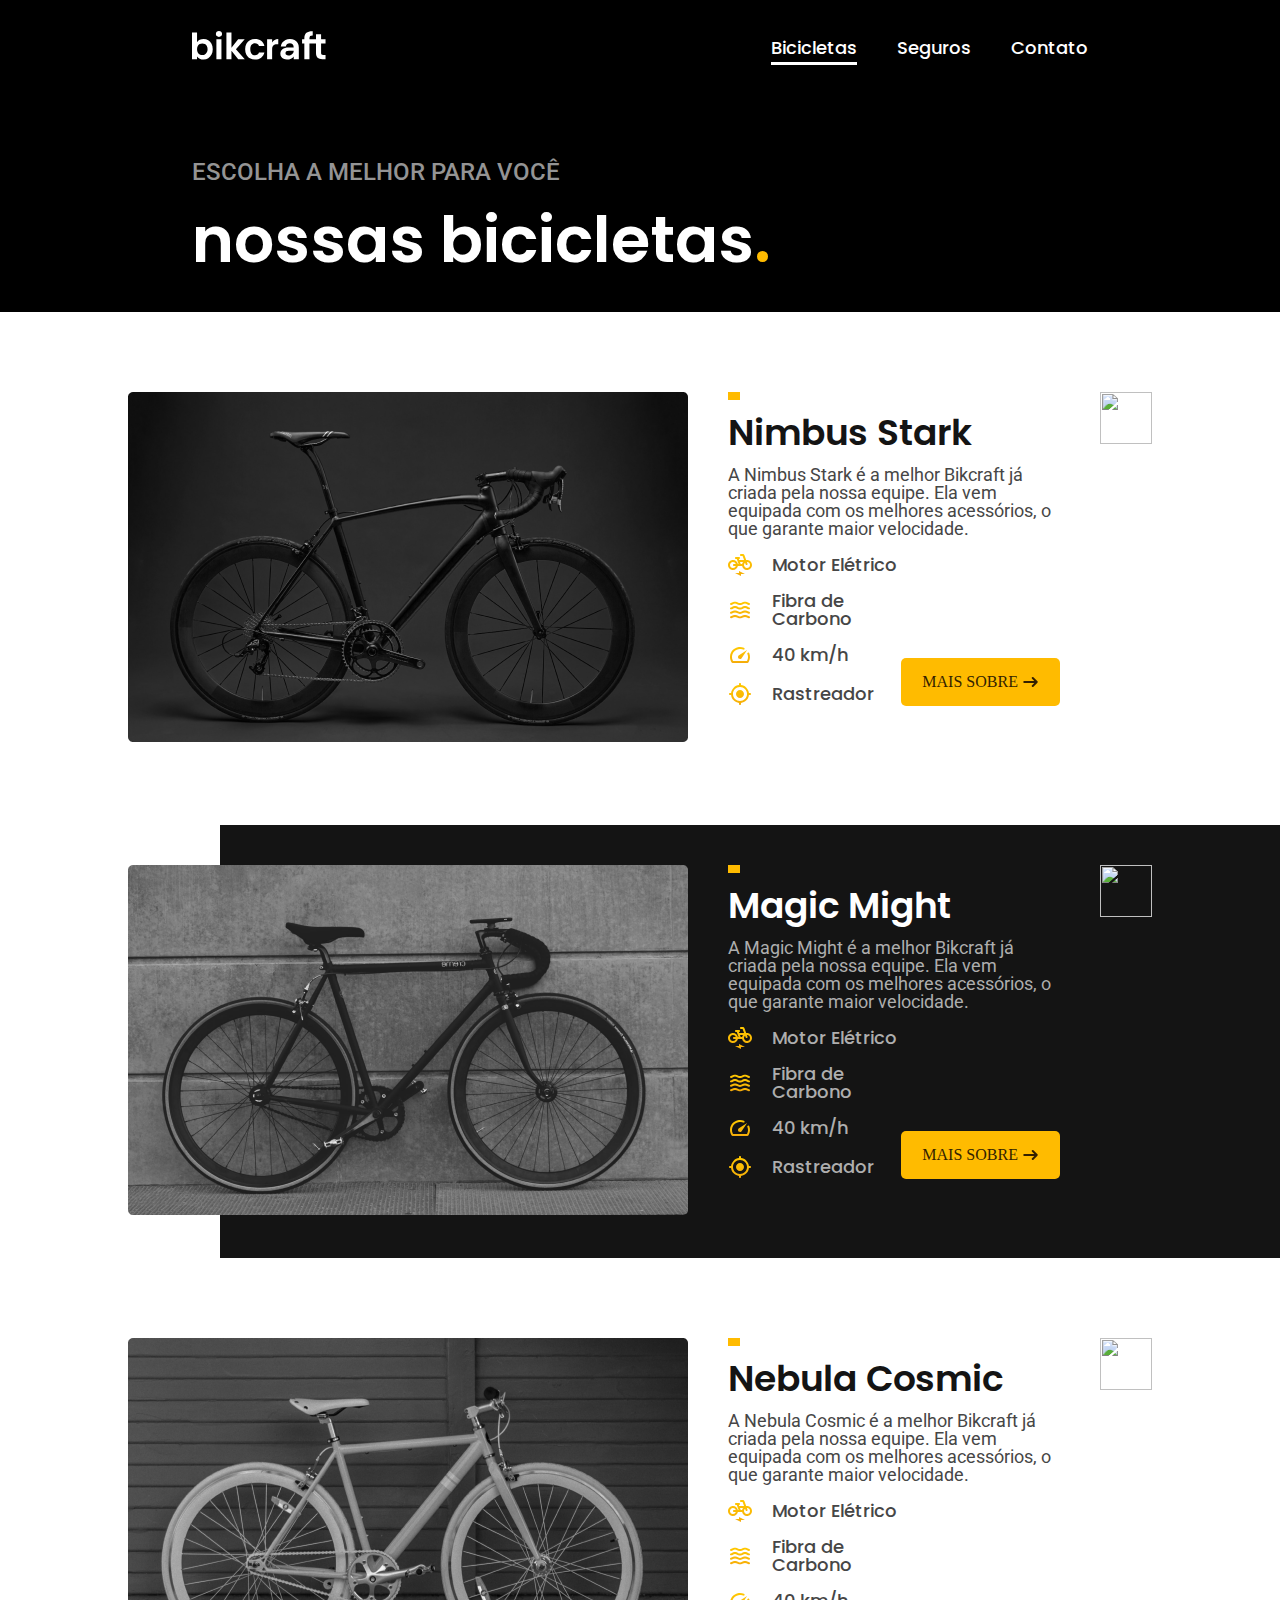
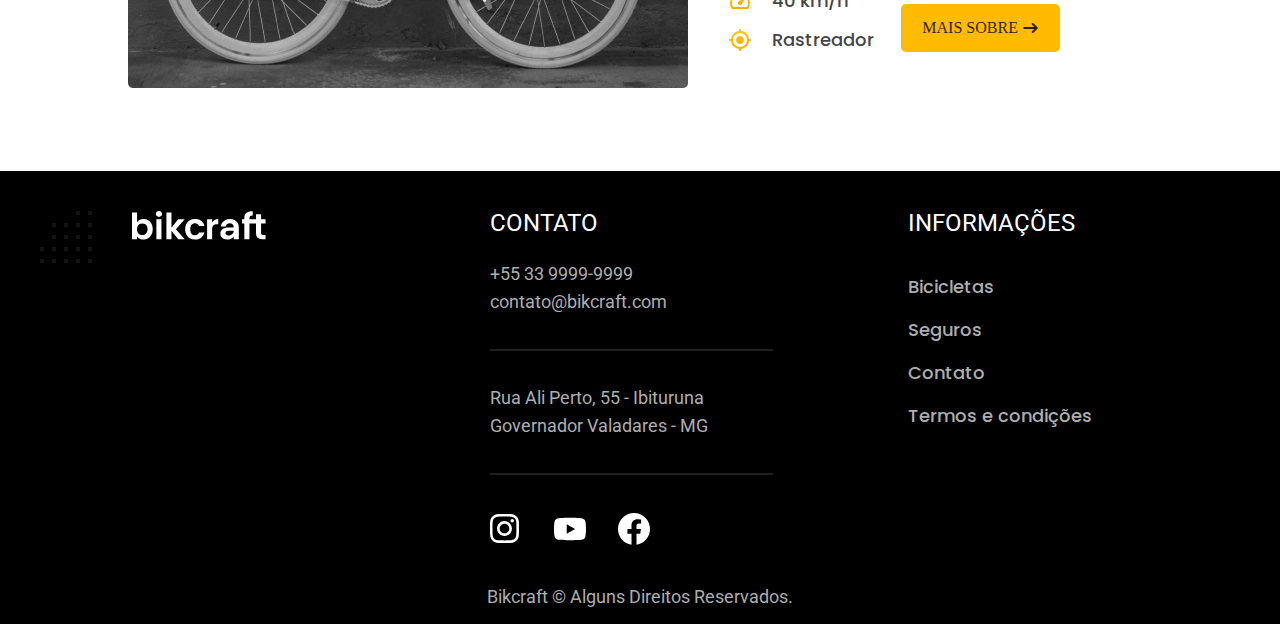
==== Assets/Pages/bicicletas.html @ c7281d78 "commit: finalizando versão desktop da sessão products" ====
<!DOCTYPE html>
<html lang="pt-br">
<head>
    <meta charset="UTF-8">
    <meta name="viewport" content="width=device-width, initial-scale=1.0">
    <link rel="stylesheet" href="../Styles/style.css">
    <title>Bikcraft</title>
</head>

<body>
    <header class="header">
        <div class="header__container">

            <!--Logo da BikCraft-->
            <div class="header__image">
                <a href="../../index.html"><img src="../Images/Components/bikcraft.svg" alt="Logo do Bikcraft"></a>
            </div>

            <!--Menu de seleção-->
            <div class="header__list">
                <ul>
                    <li><a href="bicicletas.html" id="underLine">Bicicletas</a></li>
                    <li><a href="#">Seguros</a></li>
                    <li><a href="#">Contato</a></li>
                </ul>
            </div>

            <div class="header__menu-mobile">
                <div></div>
                <div></div>
                <div></div>
            </div>
        </div>
    </header>

    <main>
        <section class="our-bikes">
            <h3>escolha a melhor para você</h3>
            <h1>nossas bicicletas<span>.</span></h1>
        </section>

        <section class="products">
            <div class="products__itens">
                <div class="products__itens-container">
                    <div class="products__images"><img src="../Images/images-bicicleta/bicicleta1.png" alt=""></div>
                    <div class="products__informations">
                        <span class="traco"></span>
                        <h2>Nimbus Stark</h2>
                        <p class="products__informations-text">A Nimbus Stark é a melhor Bikcraft já criada pela nossa equipe. Ela vem equipada com os melhores acessórios, o que garante maior velocidade.</p>
                        <div class="products__details">
                            <div class="products__details-container">
                                <div class="products__details-itens">
                                    <img src="../Images/images-bicicleta/icones/eletrica.svg">
                                    <p>Motor Elétrico</p>
                                </div>
                                <div class="products__details-itens">
                                    <img src="../Images/images-bicicleta/icones/carbono.svg">
                                    <p>Fibra de Carbono</p>
                                </div>
                                <div class="products__details-itens">
                                    <img src="../Images/images-bicicleta/icones/velocidade.svg">
                                    <p>40 km/h</p>
                                </div>
                                <div class="products__details-itens">
                                    <img src="../Images/images-bicicleta/icones/rastreador.svg">
                                    <p>Rastreador</p>
                                </div>
                            </div>
                            <a href="">MAIS SOBRE <img src="../Images/images-bicicleta/icones/seta.svg"></a>
                        </div>
                    </div>
                    <img src="../Images/images-bicicleta/detalhe-fundo-branco.png" class="fundo__detalhe">
                </div>
            </div>

            <div class="products__itens" id="products__black-background">
                <div class="products__itens-container">
                    <div class="products__images"><img src="../Images/images-bicicleta/bicicleta2.png" alt=""></div>
                    <div class="products__informations">
                        <span class="traco"></span>
                        <h2 id="products__black-background-subtitle">Magic Might</h2>
                        <p class="products__informations-text" id="products__black-background-text">A Magic Might é a melhor Bikcraft já criada pela nossa equipe. Ela vem equipada com os melhores acessórios, o que garante maior velocidade.</p>
                        <div class="products__details">
                            <div class="products__details-container">
                                <div class="products__details-itens">
                                    <img src="../Images/images-bicicleta/icones/eletrica.svg">
                                    <p id="products__black-background-text">Motor Elétrico</p>
                                </div>
                                <div class="products__details-itens">
                                    <img src="../Images/images-bicicleta/icones/carbono.svg">
                                    <p id="products__black-background-text">Fibra de Carbono</p>
                                </div>
                                <div class="products__details-itens">
                                    <img src="../Images/images-bicicleta/icones/velocidade.svg">
                                    <p id="products__black-background-text">40 km/h</p>
                                </div>
                                <div class="products__details-itens">
                                    <img src="../Images/images-bicicleta/icones/rastreador.svg">
                                    <p id="products__black-background-text">Rastreador</p>
                                </div>
                            </div>
                            <a href="">MAIS SOBRE <img src="../Images/images-bicicleta/icones/seta.svg"></a>
                        </div>
                    </div>
                    <img src="../Images/images-bicicleta/detalhe-fundo-preto.png" class="fundo__detalhe"> 
                </div>
            </div>

            <div class="products__itens">
                <div class="products__itens-container">
                    <div class="products__images"><img src="../Images/images-bicicleta/bicicleta3.png" alt=""></div>
                    <div class="products__informations">
                        <span class="traco"></span>
                        <h2>Nebula Cosmic</h2>
                        <p class="products__informations-text">A Nebula Cosmic é a melhor Bikcraft já criada pela nossa equipe. Ela vem equipada com os melhores acessórios, o que garante maior velocidade.</p>
                        <div class="products__details">
                            <div class="products__details-container">
                                <div class="products__details-itens">
                                    <img src="../Images/images-bicicleta/icones/eletrica.svg">
                                    <p>Motor Elétrico</p>
                                </div>
                                <div class="products__details-itens">
                                    <img src="../Images/images-bicicleta/icones/carbono.svg">
                                    <p>Fibra de Carbono</p>
                                </div>
                                <div class="products__details-itens">
                                    <img src="../Images/images-bicicleta/icones/velocidade.svg">
                                    <p>40 km/h</p>
                                </div>
                                <div class="products__details-itens">
                                    <img src="../Images/images-bicicleta/icones/rastreador.svg">
                                    <p>Rastreador</p>
                                </div>
                            </div>
                            <a href="">MAIS SOBRE <img src="../Images/images-bicicleta/icones/seta.svg"></a>
                        </div>
                    </div>
                    <img src="../Images/images-bicicleta/detalhe-fundo-branco.png" class="fundo__detalhe">
                </div>
            </div>
        </section>
    </main>

    <footer>
        <div class="footer">
            <div class="footer__itens">
                <figure>
                    <img src="../Images/Components/deco.svg">
                </figure>
                <div class="footer__container">
                    <div class="footer__container-itens">
                        <div class="footer__logo">
                            <img src="../Images/Components/bikcraft.svg" alt="Logo da Bikcraft">
                        </div>
                        <div class="footer__contact">
                            <h2>CONTATO</h2>
                            <nav class="footer__contact-nav">
                                <a href="tel:553399999999">+55 33 9999-9999</a>
                                <a href="malito:contato@bikcraft.com">contato@bikcraft.com</a>
                            </nav>
                            <hr>
                            <div class="footer__contact-text">
                                <p>Rua Ali Perto, 55 - Ibituruna</p>
                                <p>Governador Valadares - MG</p>
                            </div>
                            <hr>
                            <nav class="footer__contact-socialmedia">
                                <a href="#"><img src="../Images/Components/instagram.svg" alt="Logo do Instagram"></a>
                                <a href="#"><img src="../Images/Components/youtube.svg" alt="Logo do Youtube"></a>
                                <a href="#"><img src="../Images/Components/facebook.svg" alt="Logo do Facebook"></a>
                            </nav>
                        </div>
                    </div>
                    <div class="footer__informations">
                        <h2>INFORMAÇÕES</h2>
                        <nav class="footer__informations-nav">
                            <a href="">Bicicletas</a>
                            <a href="">Seguros</a>
                            <a href="">Contato</a>
                            <a href="">Termos e condições</a>
                        </nav>
                    </div>
                </div>
            </div>
        </div>
        <p class="footer__direitos">Bikcraft © Alguns Direitos Reservados.</p>
    </footer>
    
    <script src="Assets/Javascript/menu.js"></script>
</body>
---- Assets/Styles/style.css ----
@import 'header.css';
@import 'footer.css';

/* home */
@import 'Home/mainIntroduction.css';
@import 'Home/mainChoice.css';

/* bicicletas */
@import 'bicicletas/nossas-bicicletas-main.css';
@import 'bicicletas/produtos.css';

/* fontes links */
@import url('https://fonts.googleapis.com/css2?family=Poppins:ital,wght@0,100;0,200;0,300;0,400;0,500;0,600;0,700;0,800;0,900;1,100;1,200;1,300;1,400;1,500;1,600;1,700;1,800;1,900&display=swap');
@import url('https://fonts.googleapis.com/css2?family=Roboto:ital,wght@0,100;0,300;0,400;0,500;0,700;0,900;1,100;1,300;1,400;1,500;1,700;1,900&display=swap');

:root{
    /* fontes */
    --primary-font: 'Roboto', sans-serif;
    --secundary-font: 'Poppins', sans-serif;

    --space: 40px;

    --shadow: rgba(0, 0 ,0 ,0.1);

    /* cores */
    --yellow-light: #FFBB00;
    --yellow-dark: #E7A50C;
    --yellow-burn: #A66F00;
    --brown-light: #714A03;
    --brown: #331F01;

    /* cores claras */
    --white: #ffffff;
    --grey1: #F7F7F7;
    --grey2: #E0E0E0;
    --grey3: #C8C8C8;
    --grey4: #AEAEAE;
    --grey5: #949494;

    /* cores escuras */
    --black: #000000;
    --grey6: #7D7D7D;
    --grey7: #606060;
    --grey8: #464646;
    --grey9: #272727;
    --grey10: #212121;
    --grey11: #141414;
}

h1, h2, h3, h4, h5, h6, p, li, label, input{
    font-family: var(--primary-font);
}

/* Reset CSS */

/* http://meyerweb.com/eric/tools/css/reset/ 
   v2.0 | 20110126
   License: none (public domain)
*/

html, body, div, span, applet, object, iframe,
h1, h2, h3, h4, h5, h6, p, blockquote, pre,
a, abbr, acronym, address, big, cite, code,
del, dfn, em, img, ins, kbd, q, s, samp,
small, strike, strong, sub, sup, tt, var,
b, u, i, center,
dl, dt, dd, ol, ul, li,
fieldset, form, label, legend,
table, caption, tbody, tfoot, thead, tr, th, td,
article, aside, canvas, details, embed, 
figure, figcaption, footer, header, hgroup, 
menu, nav, output, ruby, section, summary,
time, mark, audio, video , button{
	margin: 0;
	padding: 0;
	border: 0;
	font-size: 100%;
	vertical-align: baseline;
}
/* HTML5 display-role reset for older browsers */
article, aside, details, figcaption, figure, 
footer, header, hgroup, menu, nav, section {
	display: block;
}
body {
	line-height: 1;
}
ol, ul {
	list-style: none;
}
blockquote, q {
	quotes: none;
}
blockquote:before, blockquote:after,
q:before, q:after {
	content: '';
	content: none;
}
table {
	border-collapse: collapse;
	border-spacing: 0;
}

a {
    text-decoration: none;
}

*{
    box-sizing: border-box;
}


h1 > span{
    color: var(--yellow-light);
}
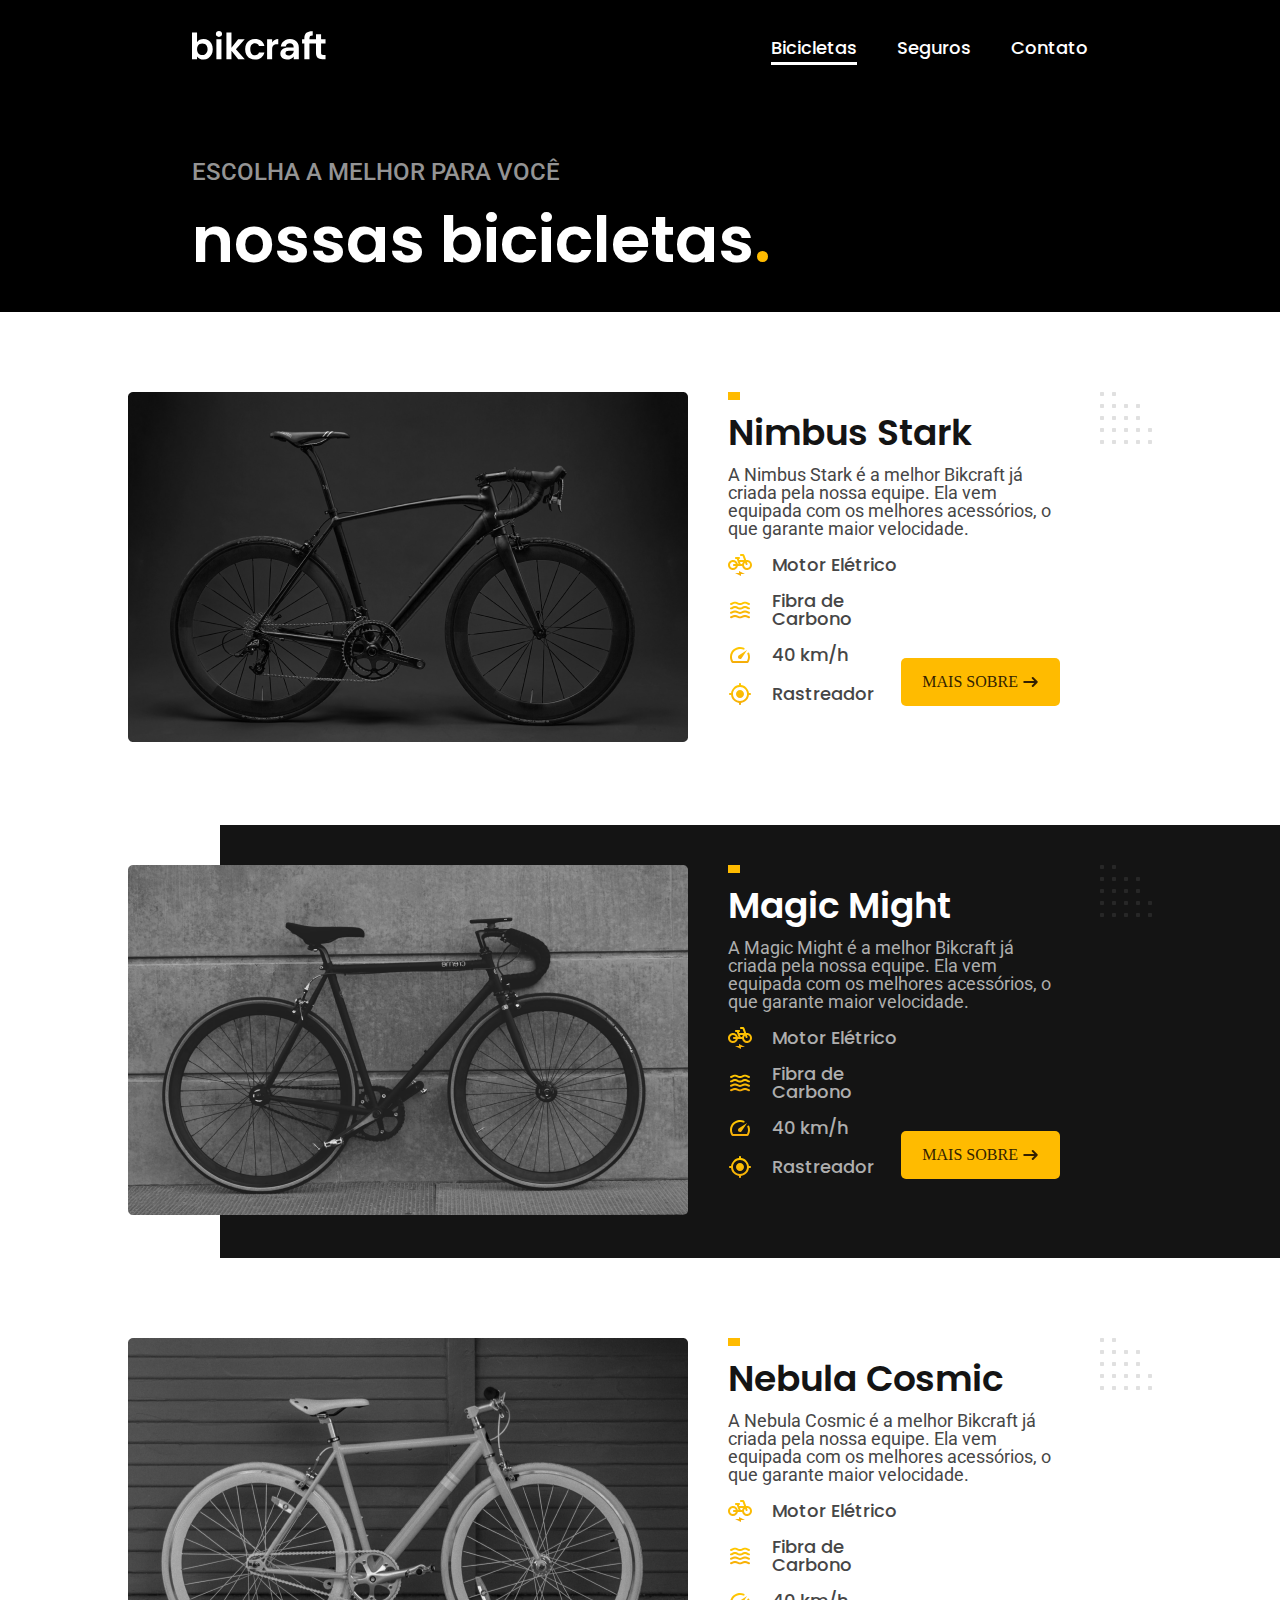
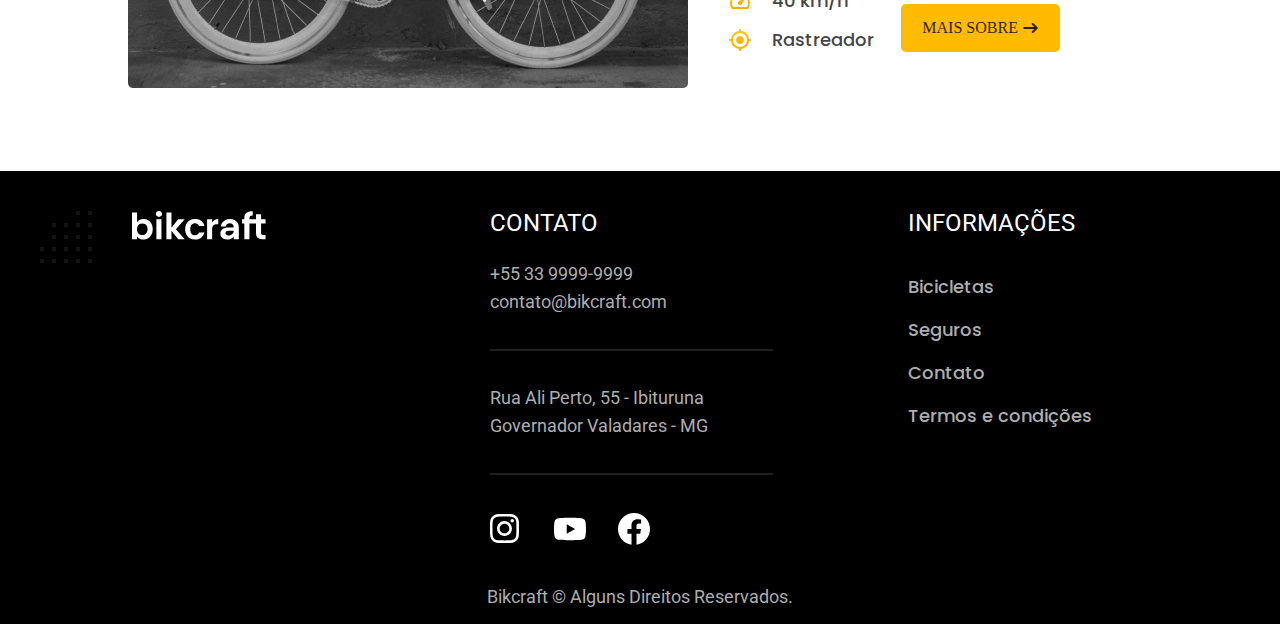
==== commit 78206873: "commit: sessao produtos finalizada" ====
--- a/Assets/Pages/bicicletas.html
+++ b/Assets/Pages/bicicletas.html
@@ -42,7 +42,7 @@
         <section class="products">
             <div class="products__itens">
                 <div class="products__itens-container">
-                    <div class="products__images"><img src="../Images/images-bicicleta/bicicleta1.png" alt=""></div>
+                    <div class="products__images"><img src="../Images/Images bikes/bicicleta1.png" alt=""></div>
                     <div class="products__informations">
                         <span class="traco"></span>
                         <h2>Nimbus Stark</h2>
@@ -50,32 +50,36 @@
                         <div class="products__details">
                             <div class="products__details-container">
                                 <div class="products__details-itens">
-                                    <img src="../Images/images-bicicleta/icones/eletrica.svg">
+                                    <img src="../Images/Components/eletrica.svg">
                                     <p>Motor Elétrico</p>
                                 </div>
                                 <div class="products__details-itens">
-                                    <img src="../Images/images-bicicleta/icones/carbono.svg">
+                                    <img src="../Images/Components/carbono.svg">
                                     <p>Fibra de Carbono</p>
                                 </div>
                                 <div class="products__details-itens">
-                                    <img src="../Images/images-bicicleta/icones/velocidade.svg">
+                                    <img src="../Images/Components/velocidade.svg">
                                     <p>40 km/h</p>
                                 </div>
                                 <div class="products__details-itens">
-                                    <img src="../Images/images-bicicleta/icones/rastreador.svg">
+                                    <img src="../Images/Components/rastreador.svg">
                                     <p>Rastreador</p>
                                 </div>
                             </div>
-                            <a href="">MAIS SOBRE <img src="../Images/images-bicicleta/icones/seta.svg"></a>
+                            <a href="">MAIS SOBRE <img src="../Images/Components/seta.svg"></a>
                         </div>
                     </div>
-                    <img src="../Images/images-bicicleta/detalhe-fundo-branco.png" class="fundo__detalhe">
+                    <figure class="fundo__detalhe">
+                        <img src="../Images/Components/decoration white bike superior.svg">
+                    </figure>
                 </div>
             </div>
 
             <div class="products__itens" id="products__black-background">
                 <div class="products__itens-container">
-                    <div class="products__images"><img src="../Images/images-bicicleta/bicicleta2.png" alt=""></div>
+                    <div class="products__images">
+                        <img src="../Images/Images bikes/bicicleta2.png" alt="">
+                    </div>
                     <div class="products__informations">
                         <span class="traco"></span>
                         <h2 id="products__black-background-subtitle">Magic Might</h2>
@@ -83,32 +87,34 @@
                         <div class="products__details">
                             <div class="products__details-container">
                                 <div class="products__details-itens">
-                                    <img src="../Images/images-bicicleta/icones/eletrica.svg">
+                                    <img src="../Images/Components/eletrica.svg">
                                     <p id="products__black-background-text">Motor Elétrico</p>
                                 </div>
                                 <div class="products__details-itens">
-                                    <img src="../Images/images-bicicleta/icones/carbono.svg">
+                                    <img src="../Images/Components/carbono.svg">
                                     <p id="products__black-background-text">Fibra de Carbono</p>
                                 </div>
                                 <div class="products__details-itens">
-                                    <img src="../Images/images-bicicleta/icones/velocidade.svg">
+                                    <img src="../Images/Components/velocidade.svg">
                                     <p id="products__black-background-text">40 km/h</p>
                                 </div>
                                 <div class="products__details-itens">
-                                    <img src="../Images/images-bicicleta/icones/rastreador.svg">
+                                    <img src="../Images/Components/rastreador.svg">
                                     <p id="products__black-background-text">Rastreador</p>
                                 </div>
                             </div>
-                            <a href="">MAIS SOBRE <img src="../Images/images-bicicleta/icones/seta.svg"></a>
+                            <a href="">MAIS SOBRE <img src="../Images/Components/seta.svg"></a>
                         </div>
                     </div>
-                    <img src="../Images/images-bicicleta/detalhe-fundo-preto.png" class="fundo__detalhe"> 
+                    <figure class="fundo__detalhe">
+                        <img src="../Images/Components/decoration bike superior.svg"> 
+                    </figure>
                 </div>
             </div>
 
             <div class="products__itens">
                 <div class="products__itens-container">
-                    <div class="products__images"><img src="../Images/images-bicicleta/bicicleta3.png" alt=""></div>
+                    <div class="products__images"><img src="../Images/Images bikes/bicicleta3.png" alt=""></div>
                     <div class="products__informations">
                         <span class="traco"></span>
                         <h2>Nebula Cosmic</h2>
@@ -116,26 +122,28 @@
                         <div class="products__details">
                             <div class="products__details-container">
                                 <div class="products__details-itens">
-                                    <img src="../Images/images-bicicleta/icones/eletrica.svg">
+                                    <img src="../Images/Components/eletrica.svg">
                                     <p>Motor Elétrico</p>
                                 </div>
                                 <div class="products__details-itens">
-                                    <img src="../Images/images-bicicleta/icones/carbono.svg">
+                                    <img src="../Images/Components/carbono.svg">
                                     <p>Fibra de Carbono</p>
                                 </div>
                                 <div class="products__details-itens">
-                                    <img src="../Images/images-bicicleta/icones/velocidade.svg">
+                                    <img src="../Images/Components/velocidade.svg">
                                     <p>40 km/h</p>
                                 </div>
                                 <div class="products__details-itens">
-                                    <img src="../Images/images-bicicleta/icones/rastreador.svg">
+                                    <img src="../Images/Components/rastreador.svg">
                                     <p>Rastreador</p>
                                 </div>
                             </div>
-                            <a href="">MAIS SOBRE <img src="../Images/images-bicicleta/icones/seta.svg"></a>
+                            <a href="">MAIS SOBRE <img src="../Images/Components/seta.svg"></a>
                         </div>
                     </div>
-                    <img src="../Images/images-bicicleta/detalhe-fundo-branco.png" class="fundo__detalhe">
+                    <figure class="fundo__detalhe">
+                        <img src="../Images/Components/decoration white bike superior.svg">
+                    </figure>
                 </div>
             </div>
         </section>
@@ -145,7 +153,7 @@
         <div class="footer">
             <div class="footer__itens">
                 <figure>
-                    <img src="../Images/Components/deco.svg">
+                    <img src="../Images/Components/decoration footer.svg">
                 </figure>
                 <div class="footer__container">
                     <div class="footer__container-itens">
@@ -186,5 +194,5 @@
         <p class="footer__direitos">Bikcraft © Alguns Direitos Reservados.</p>
     </footer>
     
-    <script src="Assets/Javascript/menu.js"></script>
+    <script src="../Javascript/menu.js"></script>
 </body>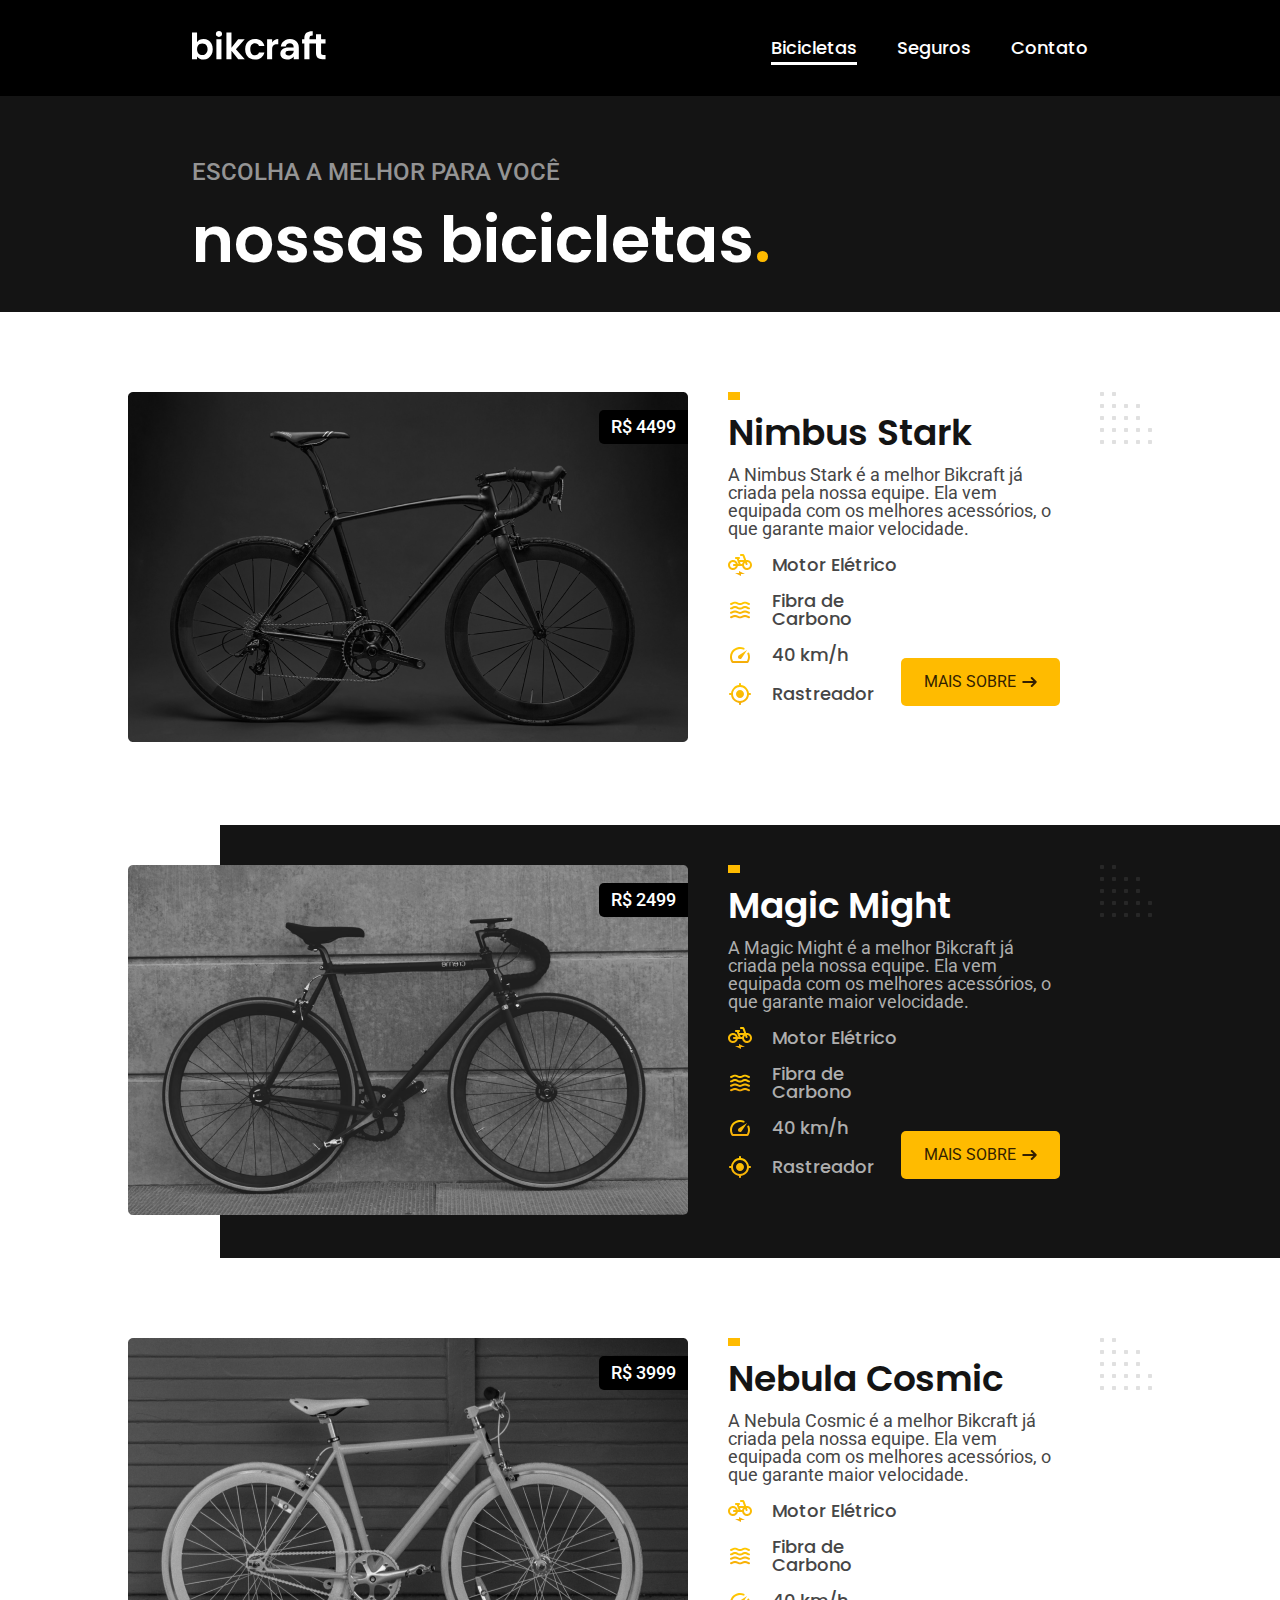
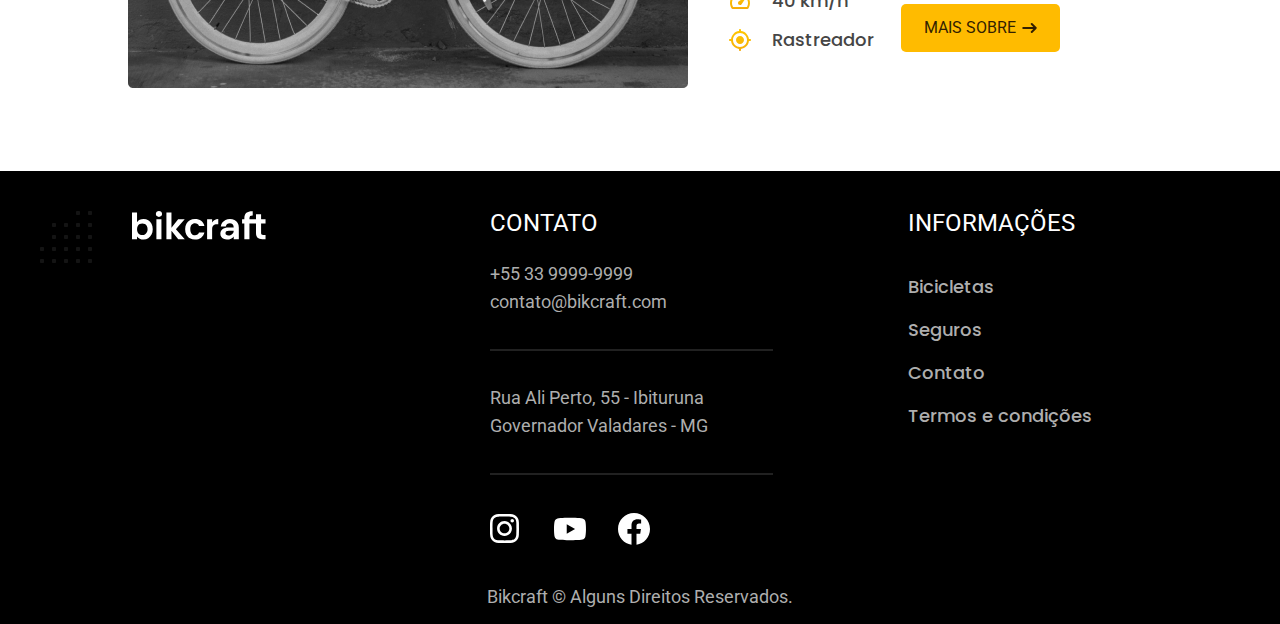
==== commit 0a0d2f5b: "commit: section bike completa" ====
--- a/Assets/Pages/bicicletas.html
+++ b/Assets/Pages/bicicletas.html
@@ -4,7 +4,7 @@
     <meta charset="UTF-8">
     <meta name="viewport" content="width=device-width, initial-scale=1.0">
     <link rel="stylesheet" href="../Styles/style.css">
-    <title>Bikcraft</title>
+    <title>Bicicletas</title>
 </head>
 
 <body>
@@ -42,12 +42,24 @@
         <section class="products">
             <div class="products__itens">
                 <div class="products__itens-container">
-                    <div class="products__images"><img src="../Images/Images bikes/bicicleta1.png" alt=""></div>
+                    <div class="products__images">
+                        <img src="../Images/Images bikes/bicicleta1.png" alt="">
+                        <p class="products__prices">R$ 4499</p>
+                    </div>
                     <div class="products__informations">
+
+                        <!-- traço amarelo acima do titulo -->
+
                         <span class="traco"></span>
+
+                        <!-- Descrição do produto -->
+
                         <h2>Nimbus Stark</h2>
                         <p class="products__informations-text">A Nimbus Stark é a melhor Bikcraft já criada pela nossa equipe. Ela vem equipada com os melhores acessórios, o que garante maior velocidade.</p>
                         <div class="products__details">
+
+                            <!-- Detalhes do produto -->
+
                             <div class="products__details-container">
                                 <div class="products__details-itens">
                                     <img src="../Images/Components/eletrica.svg">
@@ -66,9 +78,15 @@
                                     <p>Rastreador</p>
                                 </div>
                             </div>
-                            <a href="">MAIS SOBRE <img src="../Images/Components/seta.svg"></a>
-                        </div>
-                    </div>
+
+                            <!-- Botão "MAIS SOBRE" -->
+
+                            <a href="bicicletas-compra/nimbusstark.html">MAIS SOBRE <img src="../Images/Components/seta.svg"></a>
+                        </div>
+                    </div>
+
+                    <!-- Detalhe do fundo -->
+
                     <figure class="fundo__detalhe">
                         <img src="../Images/Components/decoration white bike superior.svg">
                     </figure>
@@ -78,13 +96,25 @@
             <div class="products__itens" id="products__black-background">
                 <div class="products__itens-container">
                     <div class="products__images">
+                        
                         <img src="../Images/Images bikes/bicicleta2.png" alt="">
+                        <p class="products__prices">R$ 2499</p>
+                        
                     </div>
                     <div class="products__informations">
+                                              
+                        <!-- traço amarelo acima do titulo -->
+
                         <span class="traco"></span>
+
+                        <!-- Descrição do produto -->
+
                         <h2 id="products__black-background-subtitle">Magic Might</h2>
                         <p class="products__informations-text" id="products__black-background-text">A Magic Might é a melhor Bikcraft já criada pela nossa equipe. Ela vem equipada com os melhores acessórios, o que garante maior velocidade.</p>
                         <div class="products__details">
+
+                            <!-- Detalhes do produto -->
+
                             <div class="products__details-container">
                                 <div class="products__details-itens">
                                     <img src="../Images/Components/eletrica.svg">
@@ -103,9 +133,15 @@
                                     <p id="products__black-background-text">Rastreador</p>
                                 </div>
                             </div>
-                            <a href="">MAIS SOBRE <img src="../Images/Components/seta.svg"></a>
-                        </div>
-                    </div>
+
+                            <!-- Botão "MAIS SOBRE" -->
+
+                            <a href="bicicletas-compra/magicmight.html">MAIS SOBRE <img src="../Images/Components/seta.svg"></a>
+                        </div>
+                    </div>
+
+                    <!-- Detalhe do fundo -->
+
                     <figure class="fundo__detalhe">
                         <img src="../Images/Components/decoration bike superior.svg"> 
                     </figure>
@@ -114,12 +150,24 @@
 
             <div class="products__itens">
                 <div class="products__itens-container">
-                    <div class="products__images"><img src="../Images/Images bikes/bicicleta3.png" alt=""></div>
+                    <div class="products__images">
+                        <img src="../Images/Images bikes/bicicleta3.png" alt="">
+                        <p class="products__prices">R$ 3999</p>
+                    </div>
                     <div class="products__informations">
+                                                
+                        <!-- traço amarelo acima do titulo -->
+
                         <span class="traco"></span>
+
+                        <!-- Descrição do produto -->
+
                         <h2>Nebula Cosmic</h2>
                         <p class="products__informations-text">A Nebula Cosmic é a melhor Bikcraft já criada pela nossa equipe. Ela vem equipada com os melhores acessórios, o que garante maior velocidade.</p>
                         <div class="products__details">
+
+                            <!-- Detalhes do produto -->
+
                             <div class="products__details-container">
                                 <div class="products__details-itens">
                                     <img src="../Images/Components/eletrica.svg">
@@ -138,9 +186,15 @@
                                     <p>Rastreador</p>
                                 </div>
                             </div>
-                            <a href="">MAIS SOBRE <img src="../Images/Components/seta.svg"></a>
-                        </div>
-                    </div>
+
+                            <!-- Botão "MAIS SOBRE" -->
+
+                            <a href="bicicletas-compra/nebulacosmic.html">MAIS SOBRE <img src="../Images/Components/seta.svg"></a>
+                        </div>
+                    </div>
+
+                    <!-- Detalhe do fundo -->
+
                     <figure class="fundo__detalhe">
                         <img src="../Images/Components/decoration white bike superior.svg">
                     </figure>
--- a/Assets/Styles/style.css
+++ b/Assets/Styles/style.css
@@ -4,10 +4,12 @@
 /* home */
 @import 'Home/mainIntroduction.css';
 @import 'Home/mainChoice.css';
+@import 'Home/mainSpecification.css';
 
 /* bicicletas */
 @import 'bicicletas/nossas-bicicletas-main.css';
 @import 'bicicletas/produtos.css';
+@import 'bicicletas/bikes.css';
 
 /* fontes links */
 @import url('https://fonts.googleapis.com/css2?family=Poppins:ital,wght@0,100;0,200;0,300;0,400;0,500;0,600;0,700;0,800;0,900;1,100;1,200;1,300;1,400;1,500;1,600;1,700;1,800;1,900&display=swap');
@@ -47,7 +49,7 @@
     --grey11: #141414;
 }
 
-h1, h2, h3, h4, h5, h6, p, li, label, input{
+h1, h2, h3, h4, h5, h6, p, li, label, input, a{
     font-family: var(--primary-font);
 }
 
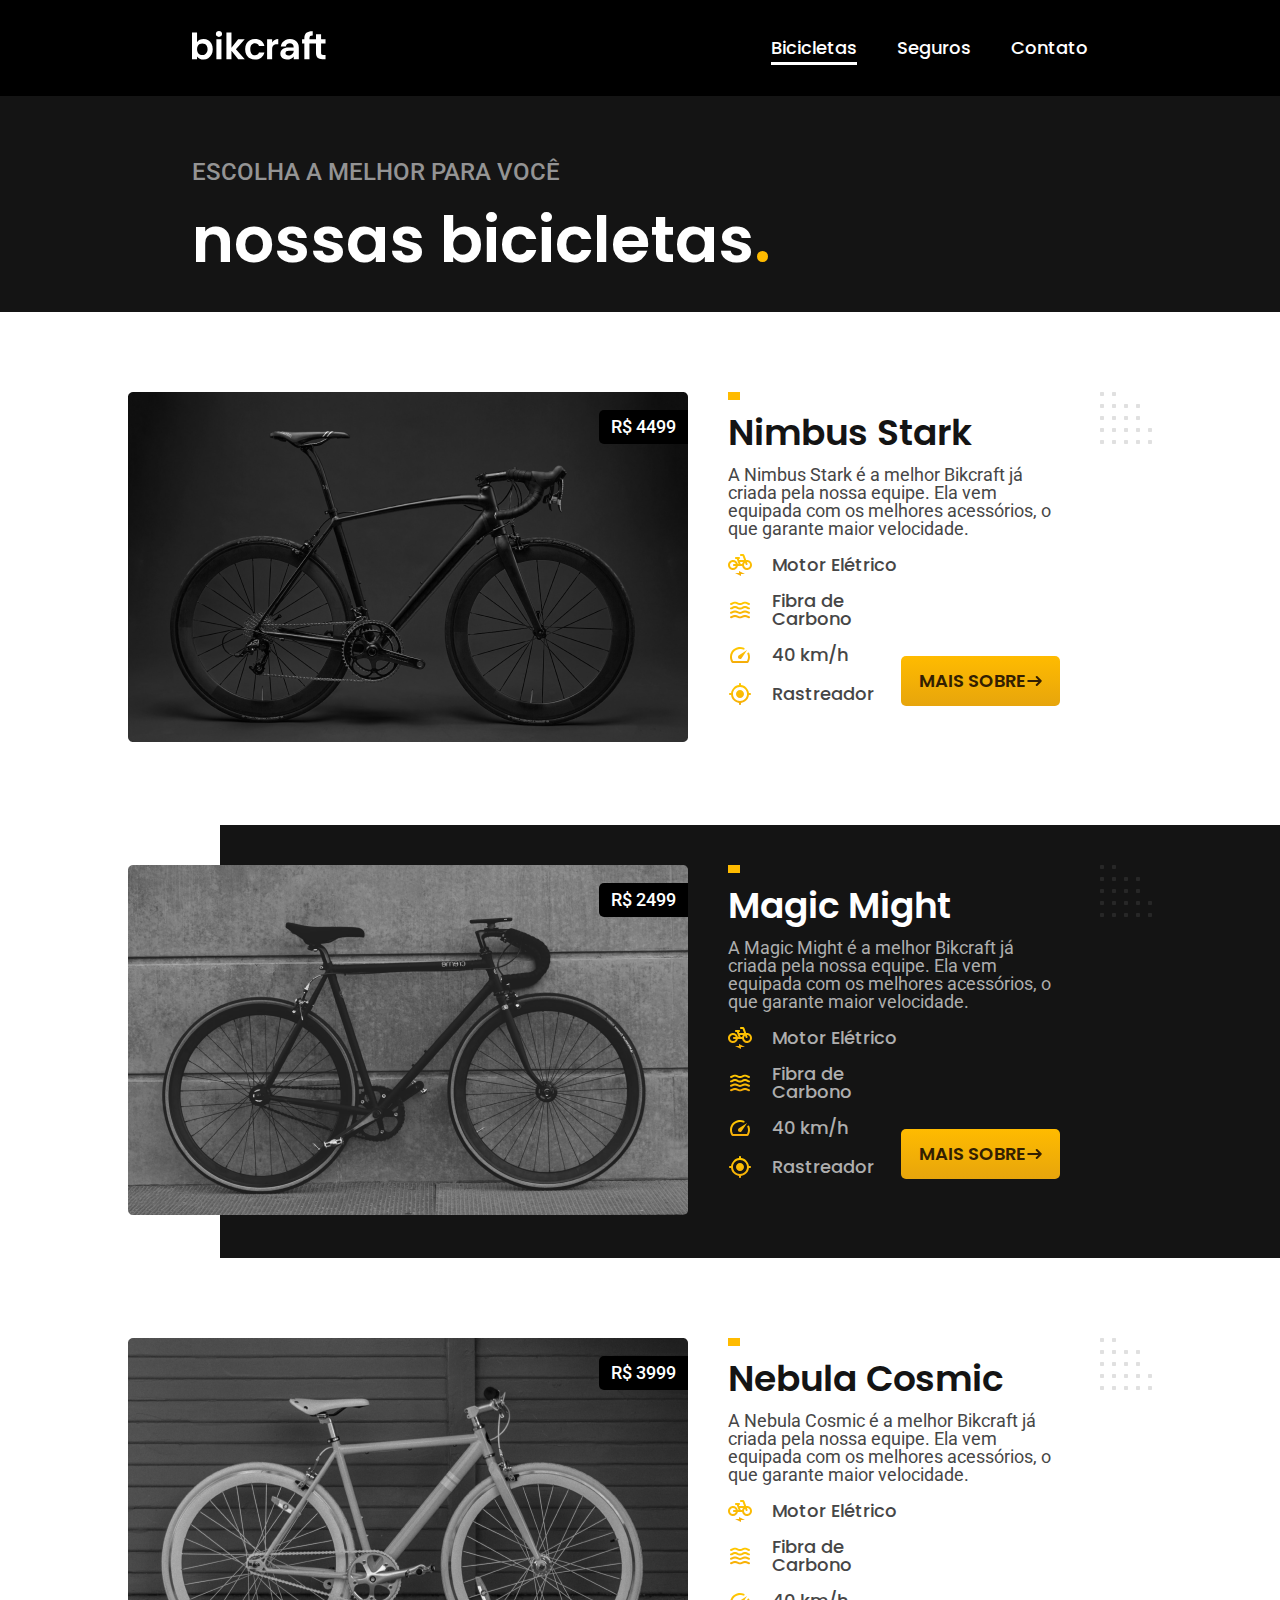
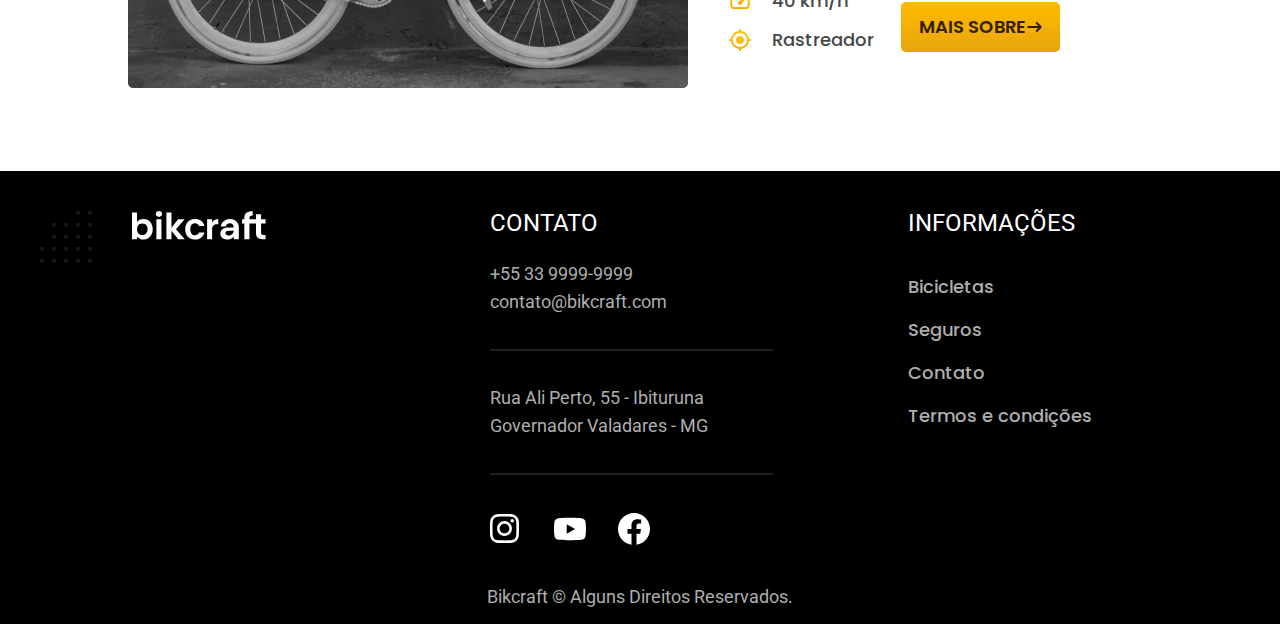
==== commit f5c55323: "commit: page contact complete" ====
--- a/Assets/Pages/bicicletas.html
+++ b/Assets/Pages/bicicletas.html
@@ -21,7 +21,7 @@
                 <ul>
                     <li><a href="bicicletas.html" id="underLine">Bicicletas</a></li>
                     <li><a href="#">Seguros</a></li>
-                    <li><a href="#">Contato</a></li>
+                    <li><a href="contato.html">Contato</a></li>
                 </ul>
             </div>
 
@@ -236,9 +236,9 @@
                     <div class="footer__informations">
                         <h2>INFORMAÇÕES</h2>
                         <nav class="footer__informations-nav">
-                            <a href="">Bicicletas</a>
+                            <a href="bicicletas.html">Bicicletas</a>
                             <a href="">Seguros</a>
-                            <a href="">Contato</a>
+                            <a href="contato.html">Contato</a>
                             <a href="">Termos e condições</a>
                         </nav>
                     </div>
--- a/Assets/Styles/style.css
+++ b/Assets/Styles/style.css
@@ -5,20 +5,31 @@
 @import 'Home/mainIntroduction.css';
 @import 'Home/mainChoice.css';
 @import 'Home/mainSpecification.css';
+@import 'Home/mainAssociate.css';
+@import 'Home/mainTestimony.css';
 
 /* bicicletas */
 @import 'bicicletas/nossas-bicicletas-main.css';
 @import 'bicicletas/produtos.css';
 @import 'bicicletas/bikes.css';
+@import 'bicicletas/choose-one.css';
+@import 'bicicletas/insurance.css';
+
+/* contato */
+
+@import 'contato/contact.css';
+@import 'contato/locations.css';
 
 /* fontes links */
 @import url('https://fonts.googleapis.com/css2?family=Poppins:ital,wght@0,100;0,200;0,300;0,400;0,500;0,600;0,700;0,800;0,900;1,100;1,200;1,300;1,400;1,500;1,600;1,700;1,800;1,900&display=swap');
 @import url('https://fonts.googleapis.com/css2?family=Roboto:ital,wght@0,100;0,300;0,400;0,500;0,700;0,900;1,100;1,300;1,400;1,500;1,700;1,900&display=swap');
+@import url('https://fonts.googleapis.com/css2?family=Source+Serif+4:ital,opsz,wght@1,8..60,600&display=swap');
 
 :root{
     /* fontes */
     --primary-font: 'Roboto', sans-serif;
     --secundary-font: 'Poppins', sans-serif;
+    --tertiary-font: 'Source', serif;
 
     --space: 40px;
 
@@ -47,6 +58,9 @@
     --grey9: #272727;
     --grey10: #212121;
     --grey11: #141414;
+
+    /* border em home-associate */
+    --border: #d9d9d9;
 }
 
 h1, h2, h3, h4, h5, h6, p, li, label, input, a{
@@ -111,7 +125,6 @@
     box-sizing: border-box;
 }
 
-
 h1 > span{
     color: var(--yellow-light);
 }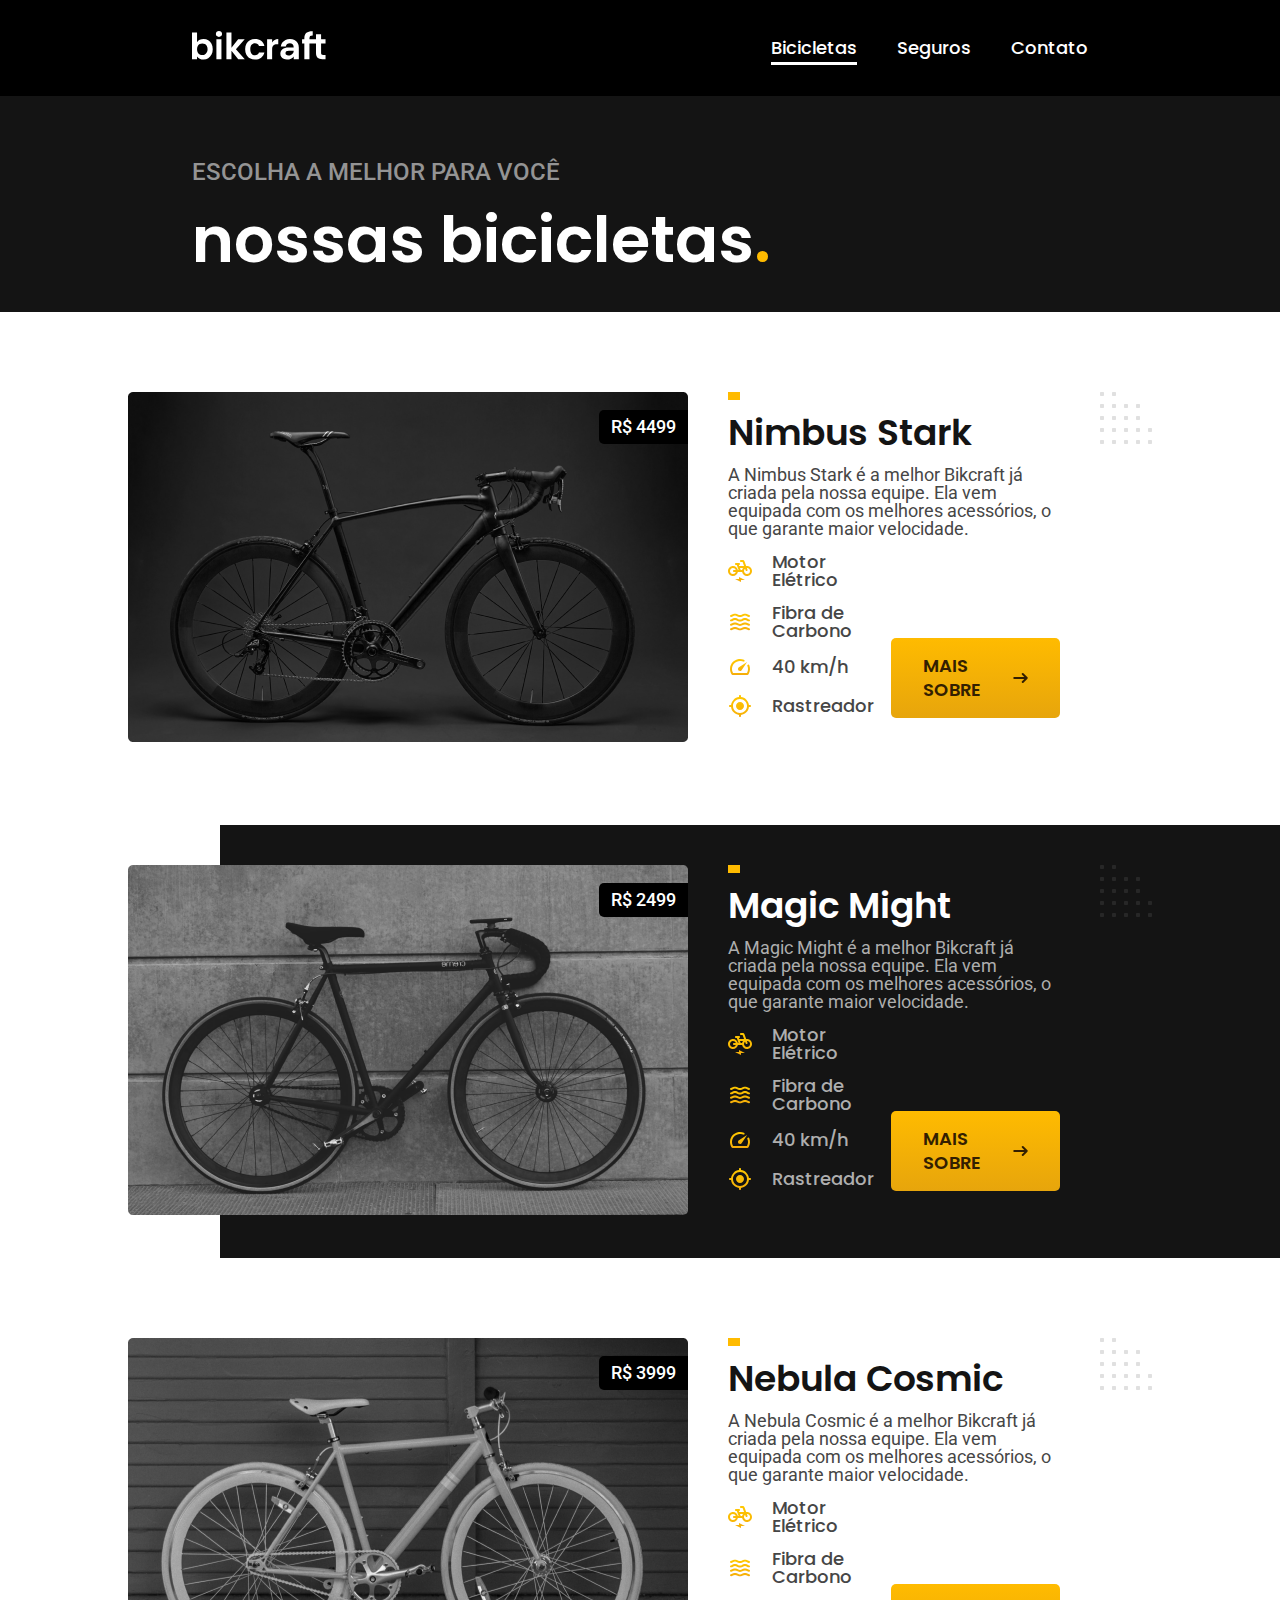
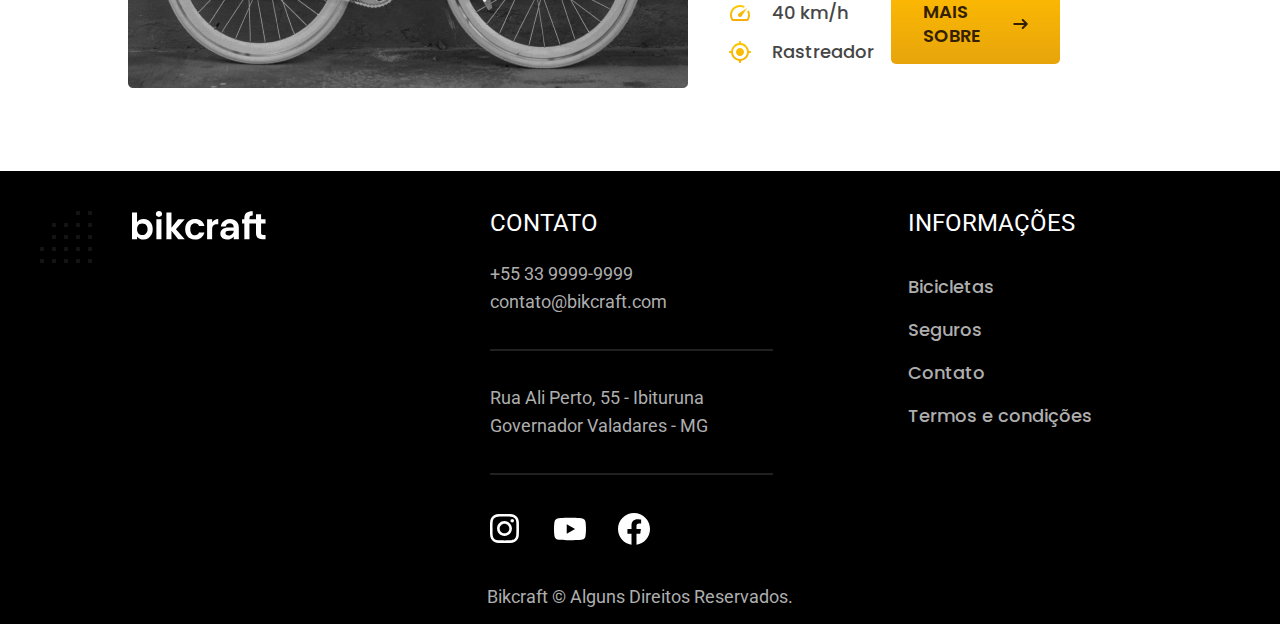
==== commit 7c883cfb: "commit: correct button style" ====
--- a/Assets/Pages/bicicletas.html
+++ b/Assets/Pages/bicicletas.html
@@ -20,7 +20,7 @@
             <div class="header__list">
                 <ul>
                     <li><a href="bicicletas.html" id="underLine">Bicicletas</a></li>
-                    <li><a href="#">Seguros</a></li>
+                    <li><a href="seguro.html">Seguros</a></li>
                     <li><a href="contato.html">Contato</a></li>
                 </ul>
             </div>
@@ -81,7 +81,10 @@
 
                             <!-- Botão "MAIS SOBRE" -->
 
-                            <a href="bicicletas-compra/nimbusstark.html">MAIS SOBRE <img src="../Images/Components/seta.svg"></a>
+                            <a href="bicicletas-compra/nimbusstark.html">
+                                MAIS SOBRE 
+                                <img src="../Images/Components/seta.svg">
+                            </a>
                         </div>
                     </div>
 
@@ -237,7 +240,7 @@
                         <h2>INFORMAÇÕES</h2>
                         <nav class="footer__informations-nav">
                             <a href="bicicletas.html">Bicicletas</a>
-                            <a href="">Seguros</a>
+                            <a href="seguro.html">Seguros</a>
                             <a href="contato.html">Contato</a>
                             <a href="">Termos e condições</a>
                         </nav>
--- a/Assets/Styles/style.css
+++ b/Assets/Styles/style.css
@@ -7,6 +7,7 @@
 @import 'Home/mainSpecification.css';
 @import 'Home/mainAssociate.css';
 @import 'Home/mainTestimony.css';
+@import 'Home/mainSafe.css';
 
 /* bicicletas */
 @import 'bicicletas/nossas-bicicletas-main.css';
@@ -19,6 +20,11 @@
 
 @import 'contato/contact.css';
 @import 'contato/locations.css';
+
+/* insure */
+@import 'Insure/insureIntroduction.css';
+@import 'Insure/insureAdvantage.css';
+@import 'Insure/insureQuestions.css';
 
 /* fontes links */
 @import url('https://fonts.googleapis.com/css2?family=Poppins:ital,wght@0,100;0,200;0,300;0,400;0,500;0,600;0,700;0,800;0,900;1,100;1,200;1,300;1,400;1,500;1,600;1,700;1,800;1,900&display=swap');
@@ -127,4 +133,14 @@
 
 h1 > span{
     color: var(--yellow-light);
+}
+
+@keyframes openQuestion{
+    0%{
+        max-height: 64px;
+    }
+
+    100%{
+        max-height: 400px;
+    }
 }